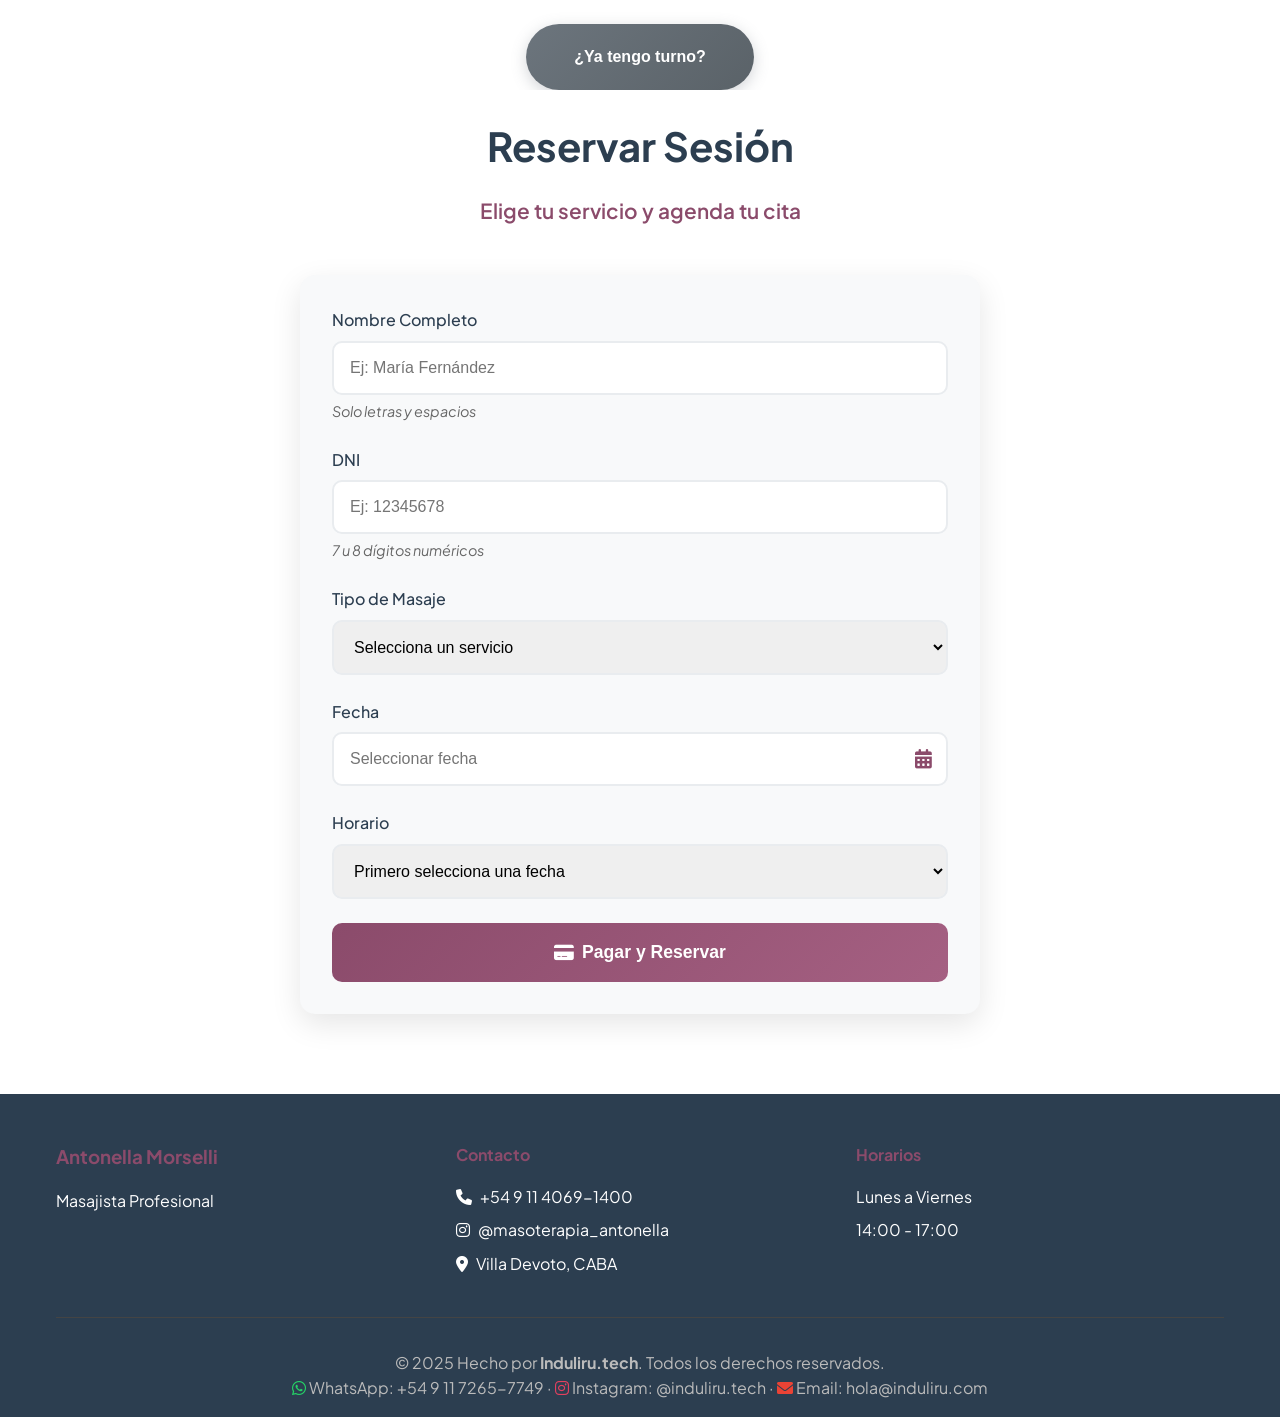
==== index.html @ 876b8193 "Modernize admin dashboard visual system" ====
<!DOCTYPE html>
<html lang="es">
<head>
    <meta charset="UTF-8">
    <meta name="viewport" content="width=device-width, initial-scale=1.0">
    <title>Antonella Morselli - Masajista Profesional</title>
    <link rel="stylesheet" href="styles.css?v=booking-only-4">
    <link href="https://fonts.googleapis.com/css2?family=Plus+Jakarta+Sans:wght@400;500;600;700&display=swap" rel="stylesheet">
    <link rel="stylesheet" href="https://cdnjs.cloudflare.com/ajax/libs/font-awesome/6.0.0/css/all.min.css">
    <link rel="stylesheet" href="https://cdn.jsdelivr.net/npm/flatpickr/dist/flatpickr.min.css">
    
    <!-- Google Calendar Integration se carga al final del body -->
</head>
<body class="booking-only">
    <!-- Header -->
    <header class="header">
        <nav class="nav">
            <div class="nav-logo">
                <img src="anto.png" alt="Antonella Morselli" class="logo-image">
                <h2>Antonella Morselli</h2>
            </div>
            <ul class="nav-menu">
                <li><a href="#inicio">Inicio</a></li>
                <li><a href="#servicios">Servicios</a></li>
                <li><a href="#sobre-mi">Sobre Mí</a></li>
                <li><a href="#ubicacion">Ubicación</a></li>
                <li><a href="#reservar">Reservar</a></li>
            </ul>
        </nav>
    </header>

    <!-- Hero Section -->
    <section id="inicio" class="hero">
        <div class="hero-content">
            <div class="hero-title">
                <img src="anto.png" alt="Antonella Morselli" class="hero-profile-image">
                <h1>Masajes Terapéuticos Profesionales</h1>
            </div>
            <p>Relajación y bienestar para tu cuerpo y mente</p>
            
            <!-- Botón de confirmación de pago (COMENTADO - por revisar si queremos mantenerlo) -->
            <!--
            <div id="paymentConfirmation" class="payment-confirmation" style="display: none;">
                <button id="confirmPaymentBtn" class="confirm-payment-button">
                    <i class="fas fa-check-circle"></i>
                    ¡Ya pagué! Confirmar mi reserva
                </button>
                <p class="confirm-text">¿Completaste el pago en Mercado Pago? Haz click aquí para confirmar tu reserva.</p>
            </div>
            -->
            
            <div class="cta-buttons">
                <a href="#reservar" class="cta-button">Reservar Sesión</a>
                <button id="checkAppointmentBtn" class="cta-button secondary">¿Ya tengo turno?</button>
            </div>
        </div>
        <div class="hero-image">
            <i class="fas fa-spa hero-icon"></i>
        </div>
    </section>

    <!-- Servicios Section -->
    <section id="servicios" class="services">
        <div class="container">
            <h2>Mis Servicios</h2>
            <div class="services-grid">
                <div class="service-card">
                    <i class="fas fa-leaf"></i>
                    <h3>Masaje Descontracturante</h3>
                    <p>Tratamiento específico para dolores y contracturas musculares.</p>
                    <div class="price">$30.000</div>
                </div>
                <div class="service-card">
                    <i class="fas fa-hands"></i>
                    <h3>Masaje Relajante</h3>
                    <p>Técnicas suaves para liberar tensiones y promover la relajación profunda.</p>
                    <div class="price">$25.000</div>
                </div>
                <div class="service-card">
                    <i class="fas fa-dumbbell"></i>
                    <h3>Masaje Deportivo</h3>
                    <p>Especializado en recuperación muscular y prevención de lesiones.</p>
                    <div class="price">$35.000</div>
                </div>
                <div class="service-card">
                    <i class="fas fa-spa"></i>
                    <h3>Sesiones Combinadas</h3>
                    <p>Combina diferentes técnicas según tus necesidades específicas.</p>
                    <div class="price">Consultar</div>
                </div>
            </div>
        </div>
    </section>

    <!-- Sobre Mí Section -->
    <section id="sobre-mi" class="about">
        <div class="container">
            <div class="about-content">
                <div class="about-text">
                    <h2>Sobre Mí</h2>
                    <p>Soy Antonella Morselli, masajista profesional con años de experiencia en técnicas de relajación y terapia corporal. Mi pasión es ayudar a las personas a encontrar equilibrio y bienestar a través del poder sanador del masaje.</p>
                    <p>Cada sesión es personalizada según las necesidades específicas de cada cliente, utilizando técnicas probadas que combinan tradición y conocimiento moderno.</p>
                    <div class="credentials">
                        <div class="credential">
                            <i class="fas fa-certificate"></i>
                            <span>Certificada en Masoterapia</span>
                        </div>
                        <div class="credential">
                            <i class="fas fa-award"></i>
                            <span>Especialista en Técnicas de Relajación</span>
                        </div>
                        <div class="credential">
                            <i class="fas fa-users"></i>
                            <span>+500 Clientes Satisfechos</span>
                        </div>
                    </div>
                </div>
                <div class="about-image">
                    <i class="fas fa-user-md about-icon"></i>
                </div>
            </div>
        </div>
    </section>

    <!-- Ubicación Section -->
    <section id="ubicacion" class="location">
        <div class="container">
            <h2>Ubicación</h2>
            <p class="location-subtitle">Villa Devoto, Capital Federal, Argentina</p>
            
            <div class="location-content">
                <div class="location-info">
                    <h3>¿Dónde me encuentro?</h3>
                    <p>Atiendo en Villa Devoto, un barrio tranquilo y accesible de Capital Federal. Mi consultorio está equipado con todo lo necesario para brindarte la mejor experiencia de relajación.</p>
                    
                    <div class="location-details">
                        <div class="location-item">
                            <i class="fas fa-map-marker-alt"></i>
                            <span>Villa Devoto, CABA</span>
                        </div>
                        <div class="location-item">
                            <i class="fas fa-subway"></i>
                            <span>Cerca del transporte público</span>
                        </div>
                        <div class="location-item">
                            <i class="fas fa-car"></i>
                            <span>Fácil acceso en auto</span>
                        </div>
                    </div>
                </div>
                
                <div class="map-container">
                    <iframe 
                        src="https://www.google.com/maps/embed?pb=!1m18!1m12!1m3!1d26272.89967764547!2d-58.512841!3d-34.605577!2m3!1f0!2f0!3f0!3m2!1i1024!2i768!4f13.1!3m3!1m2!1s0x95bcb679b5b8df07%3A0x8e5d8c5f5b8c5f5b!2sVilla%20Devoto%2C%20Buenos%20Aires%2C%20Argentina!5e0!3m2!1ses!2sar!4v1642784000000!5m2!1ses!2sar"
                        width="100%" 
                        height="300" 
                        style="border:0; border-radius: 15px;" 
                        allowfullscreen="" 
                        loading="lazy">
                    </iframe>
                </div>
            </div>
        </div>
    </section>

    <button id="topCheckAppointmentBtn" class="top-check-appointment cta-button secondary" type="button">¿Ya tengo turno?</button>

    <!-- Reservar Section -->
    <section id="reservar" class="booking">
        <div class="container">
            <h2>Reservar Sesión</h2>
            <p class="booking-subtitle">Elige tu servicio y agenda tu cita</p>
            
            <div class="booking-content">
                <!-- Formulario de Reserva -->
                <div class="booking-form-container">
                    <form id="bookingForm" class="booking-form">
                        <div class="form-group">
                            <label for="name">Nombre Completo</label>
                            <input type="text" id="name" name="name" placeholder="Ej: María Fernández" required>
                            <small>Solo letras y espacios</small>
                        </div>
                        
                        <div class="form-group">
                            <label for="dni">DNI</label>
                            <input type="text" id="dni" name="dni" placeholder="Ej: 12345678" maxlength="8" required>
                            <small>7 u 8 dígitos numéricos</small>
                        </div>
                        
                        <div class="form-group">
                            <label for="service">Tipo de Masaje</label>
                            <select id="service" name="service" required>
                                <option value="">Selecciona un servicio</option>
                                <option value="descontracturante">Masaje Descontracturante - $30.000</option>
                                <option value="relajante">Masaje Relajante - $25.000</option>
                                <option value="deportivo">Masaje Deportivo - $35.000</option>
                            </select>
                        </div>
                        
                        <div class="form-group">
                            <label for="date">Fecha</label>
                            <div class="custom-date-picker">
                                <input type="text" id="date" name="date" required readonly placeholder="Seleccionar fecha">
                                <i class="fas fa-calendar-alt date-icon"></i>
                            </div>
                        </div>
                        
                        <div class="form-group">
                            <label for="time">Horario</label>
                            <select id="time" name="time" required>
                                <option value="">Primero selecciona una fecha</option>
                            </select>
                            <div id="availabilityInfo" class="availability-info" style="display: none;">
                                <span id="availableCount"></span>
                            </div>

                        </div>
                        
                        <button type="button" id="payButton" class="pay-button">
                            <i class="fas fa-credit-card"></i>
                            Pagar y Reservar
                        </button>
                    </form>
                </div>

                <!-- Información de Pago -->
                <div class="payment-info">
                    <h3>Información de Pago</h3>
                    <div class="payment-details">
                        <div class="payment-item">
                            <i class="fas fa-credit-card"></i>
                            <span>Mercado Pago</span>
                        </div>

                        <div class="payment-item">
                            <i class="fas fa-clock"></i>
                            <span>Horarios: L-V 14:00-17:00</span>
                        </div>
                    </div>

                </div>
            </div>
        </div>
    </section>

    <!-- Footer -->
    <footer class="footer">
        <div class="container">
            <div class="footer-content">
                <div class="footer-section">
                    <h3>Antonella Morselli</h3>
                    <p>Masajista Profesional</p>
                </div>
                <div class="footer-section">
                    <h4>Contacto</h4>
                    <p><i class="fas fa-phone"></i> +54 9 11 4069-1400</p>
                    <p><i class="fab fa-instagram"></i> <a href="https://www.instagram.com/masoterapia_antonella/" target="_blank" style="color: inherit; text-decoration: none;">@masoterapia_antonella</a></p>
                    <p><i class="fas fa-map-marker-alt"></i> Villa Devoto, CABA</p>
                </div>
                <div class="footer-section">
                    <h4>Horarios</h4>
                    <p>Lunes a Viernes</p>
                    <p>14:00 - 17:00</p>
                </div>
            </div>
            <div class="footer-bottom">
                <p>© 2025 Hecho por <strong>Induliru.tech</strong>. Todos los derechos reservados.</p>
                <p><a href="https://wa.me/5491172657749" target="_blank" rel="noopener"><i class="fab fa-whatsapp"></i> WhatsApp: +54 9 11 7265-7749</a> · <a href="https://www.instagram.com/induliru.tech/" target="_blank" rel="noopener"><i class="fab fa-instagram"></i> Instagram: @induliru.tech</a> · <a href="mailto:hola@induliru.com"><i class="fas fa-envelope"></i> Email: hola@induliru.com</a></p>

            </div>
        </div>
    </footer>

    <!-- Modal de Pago -->
    <div id="paymentModal" class="modal">
        <div class="modal-content">
            <span class="close">&times;</span>
            <h3>Confirmar Pago y Reserva</h3>
            <div id="paymentSummary"></div>

            
            <div class="payment-options">
                <button id="mercadoPagoBtn" class="payment-option">
                    <i class="fas fa-credit-card"></i>
                    Pagar con Mercado Pago
                </button>

            </div>
        </div>
    </div>

    <!-- Modal de Consulta de Turnos -->
    <div id="appointmentModal" class="modal">
        <div class="modal-content">
            <span class="close" id="closeAppointmentModal">&times;</span>
            <h3>Consultar mi Turno</h3>
            <p class="modal-subtitle">Ingresa tu DNI para verificar si tienes un turno reservado</p>
            
            <div class="appointment-lookup">
                <div class="form-group">
                    <label for="lookupDni">DNI</label>
                    <input type="text" id="lookupDni" name="lookupDni" placeholder="Ej: 12345678" maxlength="8" required>
                    <small>Ingresa el mismo DNI con el que reservaste</small>
                </div>
                
                <button id="searchAppointmentBtn" class="search-button">
                    <i class="fas fa-calendar-check"></i>
                    Buscar mi Turno
                </button>
            </div>
            
            <!-- Resultado de la búsqueda -->
            <div id="appointmentResult" class="appointment-result" style="display: none;">
                <!-- Se llena dinámicamente -->
            </div>
        </div>
    </div>

    <script src="https://cdn.jsdelivr.net/npm/flatpickr"></script>
    <script src="https://cdn.jsdelivr.net/npm/flatpickr/dist/l10n/es.js"></script>
    <script src="env-loader.js"></script>
    <script src="calendar-config.js"></script>
    <script src="calendar-api.js"></script>
    <script src="supabase-config.js"></script>
    <script src="script.js?v=booking-only-4"></script>
</body>
</html>
---- styles.css ----
/* Reset y configuración base */
* {
    margin: 0;
    padding: 0;
    box-sizing: border-box;
}

body {
    font-family: 'Plus Jakarta Sans', Arial, Helvetica, sans-serif;
    line-height: 1.6;
    color: #333;
    overflow-x: hidden;
}

/* La página pública se enfoca en la reserva. */
.booking-only .header,
.booking-only #inicio,
.booking-only #servicios,
.booking-only #sobre-mi,
.booking-only #ubicacion {
    display: none;
}

.booking-only .booking {
    padding-top: 2rem;
}

.top-check-appointment {
    position: static;
    display: flex;
    width: fit-content;
    margin: 1.5rem auto 0;
    padding: 1.5rem 3rem;
    font-size: 1.2rem;
}

.top-check-appointment:hover {
    background: linear-gradient(135deg, #5a6268, #495057);
}

.booking-only .top-check-appointment {
    display: flex;
    margin: 1.5rem auto 0;
}

.booking-only .booking .container {
    max-width: 760px;
}

.booking-only .booking-content {
    display: block;
    max-width: 680px;
}

.booking-only .payment-info {
    display: none;
}

.container {
    max-width: 1200px;
    margin: 0 auto;
    padding: 0 20px;
}

/* Header */
.header {
    position: fixed;
    top: 0;
    width: 100%;
    background: rgba(255, 255, 255, 0.95);
    backdrop-filter: blur(10px);
    z-index: 1000;
    box-shadow: 0 2px 10px rgba(0, 0, 0, 0.1);
}

.nav {
    display: flex;
    justify-content: space-between;
    align-items: center;
    padding: 1rem 2rem;
    max-width: 1200px;
    margin: 0 auto;
}

.nav-logo {
    display: flex;
    align-items: center;
    gap: 1rem;
}

.nav-logo h2 {
    color: #8B4B6B;
    font-weight: 600;
}

.logo-image {
    width: 50px;
    height: 50px;
    border-radius: 50%;
    object-fit: cover;
    border: 3px solid #8B4B6B;
    box-shadow: 0 2px 10px rgba(139, 75, 107, 0.3);
}

.nav-menu {
    display: flex;
    list-style: none;
    gap: 2rem;
}

.nav-menu a {
    text-decoration: none;
    color: #333;
    font-weight: 500;
    transition: color 0.3s ease;
}

.nav-menu a:hover {
    color: #8B4B6B;
}

/* Hero Section */
.hero {
    min-height: 100vh;
    display: flex;
    align-items: center;
    background: linear-gradient(135deg, #f5f7fa 0%, #c3cfe2 100%);
    padding: 0 2rem;
    margin-top: 80px;
}

.hero-content {
    flex: 1;
    max-width: 600px;
}

.hero-title {
    display: flex;
    align-items: center;
    gap: 2rem;
    margin-bottom: 1rem;
}

.hero-profile-image {
    width: 120px;
    height: 120px;
    border-radius: 50%;
    object-fit: cover;
    border: 5px solid #8B4B6B;
    box-shadow: 0 4px 20px rgba(139, 75, 107, 0.4);
    flex-shrink: 0;
}

.hero h1 {
    font-size: 3.5rem;
    font-weight: 700;
    color: #2c3e50;
    margin-bottom: 0;
    line-height: 1.2;
}

.hero p {
    font-size: 1.3rem;
    color: #666;
    margin-bottom: 2rem;
}

.payment-confirmation {
    background: linear-gradient(135deg, #4CAF50, #45a049);
    padding: 1.5rem;
    border-radius: 15px;
    margin: 2rem 0;
    text-align: center;
    box-shadow: 0 4px 15px rgba(76, 175, 80, 0.3);
    animation: slideInFromTop 0.5s ease;
}

.confirm-payment-button {
    background: white;
    color: #4CAF50;
    border: none;
    padding: 1rem 2rem;
    border-radius: 50px;
    font-size: 1.1rem;
    font-weight: 600;
    cursor: pointer;
    transition: transform 0.3s ease, box-shadow 0.3s ease;
    display: flex;
    align-items: center;
    justify-content: center;
    gap: 0.5rem;
    margin: 0 auto 1rem auto;
    box-shadow: 0 2px 10px rgba(0, 0, 0, 0.1);
}

.confirm-payment-button:hover {
    transform: translateY(-2px);
    box-shadow: 0 4px 15px rgba(0, 0, 0, 0.2);
}

.confirm-text {
    color: white;
    margin: 0;
    font-size: 1rem;
    opacity: 0.9;
}

@keyframes slideInFromTop {
    0% {
        opacity: 0;
        transform: translateY(-20px);
    }
    100% {
        opacity: 1;
        transform: translateY(0);
    }
}

.cta-button {
    display: inline-block;
    background: linear-gradient(135deg, #8B4B6B, #a56082);
    color: white;
    padding: 1.5rem 3rem;
    text-decoration: none;
    border-radius: 50px;
    font-weight: 600;
    font-size: 1.2rem;
    transition: transform 0.3s ease, box-shadow 0.3s ease;
    box-shadow: 0 6px 20px rgba(139, 75, 107, 0.4);
}

.cta-button:hover {
    transform: translateY(-3px);
    box-shadow: 0 8px 25px rgba(139, 75, 107, 0.5);
}

.hero-image {
    flex: 1;
    display: flex;
    justify-content: center;
    align-items: center;
}

.hero-icon {
    font-size: 15rem;
    color: #8B4B6B;
    opacity: 0.3;
}

/* Services Section */
.services {
    padding: 5rem 0;
    background: white;
}

.services h2 {
    text-align: center;
    font-size: 2.5rem;
    color: #2c3e50;
    margin-bottom: 3rem;
}

.services-grid {
    display: grid;
    grid-template-columns: repeat(auto-fit, minmax(280px, 1fr));
    gap: 2rem;
    margin-top: 3rem;
}

.service-card {
    background: white;
    padding: 2rem;
    border-radius: 15px;
    text-align: center;
    box-shadow: 0 10px 30px rgba(0, 0, 0, 0.1);
    transition: transform 0.3s ease, box-shadow 0.3s ease;
    display: flex;
    flex-direction: column;
    height: 100%;
}

.service-card:hover {
    transform: translateY(-5px);
    box-shadow: 0 15px 40px rgba(0, 0, 0, 0.15);
}

.service-card i {
    font-size: 3rem;
    color: #8B4B6B;
    margin-bottom: 1rem;
}

.service-card h3 {
    color: #2c3e50;
    margin-bottom: 1rem;
    font-size: 1.3rem;
}

.service-card p {
    color: #666;
    line-height: 1.6;
    margin-bottom: 1rem;
}

.price {
    background: linear-gradient(135deg, #8B4B6B, #a56082);
    color: white;
    padding: 0.5rem 1rem;
    border-radius: 25px;
    font-weight: 600;
    font-size: 1.1rem;
    text-align: center;
    margin-top: auto;
}

/* About Section */
.about {
    padding: 5rem 0;
    background: #f8f9fa;
}

.about-content {
    display: grid;
    grid-template-columns: 2fr 1fr;
    gap: 3rem;
    align-items: center;
}

.about-text h2 {
    font-size: 2.5rem;
    color: #2c3e50;
    margin-bottom: 2rem;
}

.about-text p {
    color: #666;
    margin-bottom: 1.5rem;
    font-size: 1.1rem;
}

.credentials {
    margin-top: 2rem;
}

.credential {
    display: flex;
    align-items: center;
    margin-bottom: 1rem;
    color: #8B4B6B;
    font-weight: 500;
}

.credential i {
    margin-right: 1rem;
    font-size: 1.2rem;
}

.about-image {
    display: flex;
    justify-content: center;
    align-items: center;
}

.about-icon {
    font-size: 8rem;
    color: #8B4B6B;
    opacity: 0.3;
}

/* Location Section */
.location {
    padding: 5rem 0;
    background: #f8f9fa;
}

.location h2 {
    text-align: center;
    font-size: 2.5rem;
    color: #2c3e50;
    margin-bottom: 1rem;
}

.location-subtitle {
    text-align: center;
    font-size: 1.3rem;
    color: #8B4B6B;
    margin-bottom: 3rem;
    font-weight: 600;
}

.location-content {
    display: grid;
    grid-template-columns: 1fr 1fr;
    gap: 3rem;
    align-items: start;
}

.location-info h3 {
    color: #2c3e50;
    margin-bottom: 1rem;
    font-size: 1.5rem;
}

.location-info p {
    color: #666;
    margin-bottom: 2rem;
    line-height: 1.6;
}

.location-details {
    display: flex;
    flex-direction: column;
    gap: 1rem;
}

.location-item {
    display: flex;
    align-items: center;
    color: #8B4B6B;
    font-weight: 500;
}

.location-item i {
    margin-right: 1rem;
    font-size: 1.2rem;
    width: 20px;
}

.map-container {
    background: white;
    padding: 1rem;
    border-radius: 15px;
    box-shadow: 0 10px 30px rgba(0, 0, 0, 0.1);
}

/* Booking Section */
.booking {
    padding: 5rem 0;
    background: white;
}

.booking h2 {
    text-align: center;
    font-size: 2.5rem;
    color: #2c3e50;
    margin-bottom: 1rem;
}

.booking-subtitle {
    text-align: center;
    font-size: 1.3rem;
    color: #8B4B6B;
    margin-bottom: 3rem;
    font-weight: 600;
}

.booking-content {
    display: grid;
    grid-template-columns: 1fr 1fr;
    gap: 3rem;
    max-width: 1000px;
    margin: 0 auto;
}

.booking-form {
    background: #f8f9fa;
    padding: 2rem;
    border-radius: 15px;
    box-shadow: 0 10px 30px rgba(0, 0, 0, 0.1);
}

.form-group {
    margin-bottom: 1.5rem;
}

.form-group label {
    display: block;
    margin-bottom: 0.5rem;
    color: #2c3e50;
    font-weight: 500;
}

.form-group input,
.form-group select {
    width: 100%;
    padding: 1rem;
    border: 2px solid #e9ecef;
    border-radius: 10px;
    font-size: 1rem;
    transition: border-color 0.3s ease;
}

/* Input de fecha personalizado con Flatpickr */
.custom-date-picker {
    position: relative;
    width: 100%;
}

.custom-date-picker input[type="text"] {
    width: 100%;
    padding: 1rem 3rem 1rem 1rem;
    border: 2px solid #e9ecef;
    border-radius: 10px;
    font-size: 1rem;
    cursor: pointer;
    background: white;
    transition: border-color 0.3s ease;
}

.custom-date-picker input[type="text"]:focus {
    outline: none;
    border-color: #8B4B6B;
}

.custom-date-picker .date-icon {
    position: absolute;
    right: 1rem;
    top: 50%;
    transform: translateY(-50%);
    color: #8B4B6B;
    font-size: 1.2rem;
    cursor: pointer;
    pointer-events: none;
}

.custom-date-picker input[type="text"]:hover {
    border-color: #8B4B6B;
}

/* Personalizar Flatpickr */
.flatpickr-calendar {
    font-family: 'Plus Jakarta Sans', Arial, Helvetica, sans-serif !important;
    border-radius: 15px !important;
    box-shadow: 0 10px 30px rgba(0, 0, 0, 0.2) !important;
    border: none !important;
    font-size: 14px !important;
}

.flatpickr-calendar.open {
    z-index: 9999 !important;
}

.flatpickr-months {
    background: linear-gradient(135deg, #8B4B6B, #a56082) !important;
    border-radius: 15px 15px 0 0 !important;
}

.flatpickr-current-month {
    color: white !important;
}

.flatpickr-weekdays {
    background: #f8f9fa !important;
}

.flatpickr-weekday {
    color: #8B4B6B !important;
    font-weight: 600 !important;
}

.flatpickr-day {
    border-radius: 8px !important;
    margin: 2px !important;
    font-weight: 500 !important;
}

.flatpickr-day:hover {
    background: #8B4B6B !important;
    border-color: #8B4B6B !important;
    color: white !important;
}

.flatpickr-day.selected {
    background: #8B4B6B !important;
    border-color: #8B4B6B !important;
    color: white !important;
}

.flatpickr-day.today {
    border-color: #8B4B6B !important;
    color: #8B4B6B !important;
}

.flatpickr-prev-month,
.flatpickr-next-month {
    color: white !important;
}

.flatpickr-prev-month:hover,
.flatpickr-next-month:hover {
    color: #f0f0f0 !important;
}

/* Mantener el select de tipo de masaje con el estilo original */
.form-group select {
    padding: 1rem;
    font-size: 1rem;
    font-weight: 400;
}

/* Asegurar que todos los inputs tengan el mismo tamaño */
.form-group input:not(.custom-date-picker input) {
    font-size: 1rem;
    padding: 1rem;
}

.form-group input:focus,
.form-group select:focus {
    outline: none;
    border-color: #8B4B6B;
}

.form-group small {
    color: #666;
    font-size: 0.9rem;
    margin-top: 0.3rem;
    display: block;
    font-style: italic;
}

.availability-info {
    margin-top: 0.5rem;
    padding: 0.5rem;
    border-radius: 8px;
    font-size: 0.9rem;
    text-align: center;
}

.availability-info.available {
    background: #e8f5e8;
    color: #2e7d32;
    border: 1px solid #4caf50;
}

.availability-info.limited {
    background: #fff3e0;
    color: #ef6c00;
    border: 1px solid #ff9800;
}

.availability-info.full {
    background: #ffebee;
    color: #c62828;
    border: 1px solid #f44336;
}

.time-slot {
    display: inline-block;
    margin: 0.25rem;
    padding: 0.5rem 1rem;
    border-radius: 8px;
    font-size: 0.9rem;
    font-weight: 500;
    cursor: pointer;
    transition: all 0.3s ease;
    border: 2px solid transparent;
}

.time-slot.available {
    background: #e8f5e8;
    color: #2e7d32;
    border-color: #4caf50;
}

.time-slot.available:hover {
    background: #4caf50;
    color: white;
    transform: translateY(-2px);
}

.time-slot.occupied {
    background: #ffebee;
    color: #c62828;
    cursor: not-allowed;
    opacity: 0.6;
}

.time-slot.selected {
    background: #8B4B6B;
    color: white;
    border-color: #8B4B6B;
}

.calendar-auth-info {
    margin-top: 1rem;
    text-align: center;
}

.auth-button {
    background: #4285F4;
    color: white;
    border: none;
    padding: 0.7rem 1.5rem;
    border-radius: 8px;
    font-size: 0.9rem;
    font-weight: 500;
    cursor: pointer;
    transition: background 0.3s ease;
    display: flex;
    align-items: center;
    gap: 0.5rem;
    margin: 0 auto 0.5rem auto;
}

.auth-button:hover {
    background: #3367D6;
}

.calendar-auth-info small {
    color: #666;
    font-style: italic;
}

.pay-button {
    width: 100%;
    background: linear-gradient(135deg, #8B4B6B, #a56082);
    color: white;
    border: none;
    padding: 1.2rem;
    border-radius: 10px;
    font-size: 1.1rem;
    font-weight: 600;
    cursor: pointer;
    transition: transform 0.3s ease, box-shadow 0.3s ease;
    display: flex;
    align-items: center;
    justify-content: center;
    gap: 0.5rem;
}

.pay-button:hover {
    transform: translateY(-2px);
    box-shadow: 0 6px 20px rgba(139, 75, 107, 0.4);
}

.payment-info {
    background: #f8f9fa;
    padding: 2rem;
    border-radius: 15px;
    box-shadow: 0 10px 30px rgba(0, 0, 0, 0.1);
}

.payment-info h3 {
    color: #2c3e50;
    margin-bottom: 1.5rem;
    text-align: center;
}

.payment-details {
    margin-bottom: 2rem;
}

.payment-item {
    display: flex;
    align-items: center;
    margin-bottom: 1rem;
    color: #666;
}

.payment-item i {
    margin-right: 1rem;
    color: #8B4B6B;
    width: 20px;
}



/* Modal */
.modal {
    display: none;
    position: fixed;
    z-index: 2000;
    left: 0;
    top: 0;
    width: 100%;
    height: 100%;
    background-color: rgba(0, 0, 0, 0.5);
}

.modal-content {
    background-color: white;
    margin: 10% auto;
    padding: 2rem;
    border-radius: 15px;
    width: 90%;
    max-width: 500px;
    position: relative;
}

.close {
    position: absolute;
    right: 1rem;
    top: 1rem;
    font-size: 2rem;
    cursor: pointer;
    color: #666;
}

.close:hover {
    color: #8B4B6B;
}

.payment-options {
    display: flex;
    flex-direction: column;
    gap: 1rem;
    margin-top: 2rem;
}

.payment-option {
    background: linear-gradient(135deg, #8B4B6B, #a56082);
    color: white;
    border: none;
    padding: 1rem;
    border-radius: 10px;
    font-size: 1rem;
    font-weight: 600;
    cursor: pointer;
    transition: transform 0.3s ease;
    display: flex;
    align-items: center;
    justify-content: center;
    gap: 0.5rem;
}

.payment-option:hover {
    transform: translateY(-2px);
}

/* Footer */
.footer {
    background: #2c3e50;
    color: white;
    padding: 3rem 0 1rem;
}

.footer-content {
    display: grid;
    grid-template-columns: repeat(auto-fit, minmax(250px, 1fr));
    gap: 2rem;
    margin-bottom: 2rem;
}

.footer-section h3,
.footer-section h4 {
    margin-bottom: 1rem;
    color: #8B4B6B;
}

.footer-section p {
    margin-bottom: 0.5rem;
    display: flex;
    align-items: center;
    gap: 0.5rem;
}

.footer-bottom {
    text-align: center;
    padding-top: 2rem;
    border-top: 1px solid #444;
    color: #bbb;
}

.footer-bottom a {
    color: inherit;
    text-decoration: none;
}

.footer-bottom .fa-whatsapp { color: #25D366; }
.footer-bottom .fa-instagram { color: #E4405F; }
.footer-bottom .fa-envelope { color: #EA4335; }

/* Responsive Design */
@media (max-width: 768px) {
    .nav-menu {
        display: none;
    }
    
    .hero {
        flex-direction: column;
        text-align: center;
        padding: 2rem 1rem;
    }
    
    .hero h1 {
        font-size: 2.5rem;
    }
    
    .hero-title {
        flex-direction: column;
        gap: 1rem;
        text-align: center;
    }
    
    .hero-profile-image {
        width: 100px;
        height: 100px;
    }
    
    .payment-confirmation {
        margin: 1rem 0;
        padding: 1rem;
    }
    
    .confirm-payment-button {
        padding: 0.8rem 1.5rem;
        font-size: 1rem;
    }
    
    .hero-icon {
        font-size: 8rem;
        margin-top: 2rem;
    }
}

/* Animación de pulse para confirmación de pago */
@keyframes pulse {
    0% {
        transform: scale(1);
        box-shadow: 0 0 0 0 rgba(139, 75, 107, 0.7);
    }
    
    70% {
        transform: scale(1.02);
        box-shadow: 0 0 0 10px rgba(139, 75, 107, 0);
    }
    
    100% {
        transform: scale(1);
        box-shadow: 0 0 0 0 rgba(139, 75, 107, 0);
    }
}

/* Estilos para botones CTA */
.cta-buttons {
    display: flex;
    gap: 1rem;
    justify-content: center;
    align-items: center;
    flex-wrap: wrap;
    margin-top: 2rem;
}

.cta-button.secondary {
    background: linear-gradient(135deg, #6c757d, #5a6268);
    color: white;
    border: none;
    padding: 1rem 2rem;
    font-size: 1.1rem;
    font-weight: 600;
    border-radius: 50px;
    text-decoration: none;
    display: inline-flex;
    align-items: center;
    gap: 0.5rem;
    transition: all 0.3s ease;
    cursor: pointer;
    box-shadow: 0 4px 15px rgba(108, 117, 125, 0.3);
}

.cta-button.secondary:hover {
    background: linear-gradient(135deg, #5a6268, #495057);
    transform: translateY(-2px);
    box-shadow: 0 6px 20px rgba(108, 117, 125, 0.4);
}

/* Estilos para modal de consulta de turnos */
.appointment-lookup {
    margin-bottom: 2rem;
}

/* Botón de búsqueda mejorado - Compatible con Safari */
.search-button {
    /* Fallback para Safari */
    background: #20c997;
    background: -webkit-linear-gradient(135deg, #20c997, #17a2b8);
    background: linear-gradient(135deg, #20c997, #17a2b8);
    color: white;
    border: none;
    padding: 1.2rem 2.5rem;
    font-size: 1.1rem;
    font-weight: 700;
    border-radius: 30px; /* Menos redondeado para Safari */
    cursor: pointer;
    /* Transiciones más simples para Safari */
    -webkit-transition: all 0.3s ease;
    transition: all 0.3s ease;
    display: -webkit-flex;
    display: flex;
    -webkit-align-items: center;
    align-items: center;
    -webkit-justify-content: center;
    justify-content: center;
    gap: 0.8rem;
    width: 100%;
    margin-top: 1.5rem;
    /* Sombras simplificadas para Safari */
    -webkit-box-shadow: 0 6px 20px rgba(32, 201, 151, 0.3);
    box-shadow: 0 6px 20px rgba(32, 201, 151, 0.3);
    border: 1px solid rgba(255, 255, 255, 0.1);
    position: relative;
    font-family: 'Plus Jakarta Sans', Arial, Helvetica, sans-serif;
    text-transform: uppercase;
    letter-spacing: 0.5px;
    min-height: 60px;
    /* Mejoras específicas para Safari */
    -webkit-appearance: none;
    -webkit-font-smoothing: antialiased;
    -moz-osx-font-smoothing: grayscale;
}

/* Efecto hover simplificado para Safari */
.search-button:hover {
    background: #17a2b8;
    background: -webkit-linear-gradient(135deg, #17a2b8, #138496);
    background: linear-gradient(135deg, #17a2b8, #138496);
    -webkit-transform: translateY(-2px);
    transform: translateY(-2px);
    -webkit-box-shadow: 0 8px 25px rgba(23, 162, 184, 0.4);
    box-shadow: 0 8px 25px rgba(23, 162, 184, 0.4);
    border-color: rgba(255, 255, 255, 0.2);
}

.search-button:active {
    -webkit-transform: translateY(0px);
    transform: translateY(0px);
    -webkit-box-shadow: 0 4px 15px rgba(32, 201, 151, 0.4);
    box-shadow: 0 4px 15px rgba(32, 201, 151, 0.4);
}

.search-button:disabled {
    background: #6c757d;
    background: -webkit-linear-gradient(135deg, #6c757d, #5a6268);
    background: linear-gradient(135deg, #6c757d, #5a6268);
    cursor: not-allowed;
    -webkit-transform: none;
    transform: none;
    -webkit-box-shadow: 0 4px 15px rgba(108, 117, 125, 0.3);
    box-shadow: 0 4px 15px rgba(108, 117, 125, 0.3);
    opacity: 0.7;
}

.search-button i {
    font-size: 1.2rem;
    /* Fallback para Safari sin drop-shadow */
    text-shadow: 0 1px 2px rgba(0, 0, 0, 0.3);
}

/* Estado de carga con spinner - Compatible con Safari */
.search-button .fa-spinner {
    -webkit-animation: safariSpin 1s linear infinite;
    animation: safariSpin 1s linear infinite;
}

@-webkit-keyframes safariSpin {
    from { -webkit-transform: rotate(0deg); }
    to { -webkit-transform: rotate(360deg); }
}

@keyframes safariSpin {
    from { transform: rotate(0deg); }
    to { transform: rotate(360deg); }
}

/* Estilo específico para Safari */
@media screen and (-webkit-min-device-pixel-ratio: 0) {
    .search-button {
        /* Optimizaciones específicas para WebKit/Safari */
        background-clip: padding-box;
        -webkit-background-clip: padding-box;
        border-radius: 25px; /* Más conservador en Safari */
    }
}

/* Estilo específico para dispositivos Apple */
@supports (-webkit-appearance: none) {
    .search-button {
        /* Mejoras para Safari en iOS y macOS */
        -webkit-tap-highlight-color: transparent;
        -webkit-touch-callout: none;
        -webkit-user-select: none;
        user-select: none;
        /* Forzar renderizado de hardware en Safari */
        -webkit-transform: translate3d(0, 0, 0);
        transform: translate3d(0, 0, 0);
        /* Mejor antialiasing en Safari */
        -webkit-backface-visibility: hidden;
        backface-visibility: hidden;
    }
    
    .search-button:hover {
        -webkit-transform: translate3d(0, -2px, 0);
        transform: translate3d(0, -2px, 0);
    }
    
    .search-button:active {
        -webkit-transform: translate3d(0, 0, 0);
        transform: translate3d(0, 0, 0);
    }
}

/* Mejoras específicas para Safari en macOS */
@media screen and (min-width: 768px) and (-webkit-min-device-pixel-ratio: 1) {
    .search-button {
        /* Mejor renderizado en Safari desktop */
        font-weight: 600; /* Menos bold en Safari desktop */
        letter-spacing: 0.3px; /* Spacing más sutil */
    }
}

/* Mejoras para Safari en iOS */
@media screen and (max-width: 767px) and (-webkit-min-device-pixel-ratio: 2) {
    .search-button {
        /* Optimizaciones para Safari móvil */
        -webkit-text-size-adjust: 100%;
        text-size-adjust: 100%;
        font-size: 1rem; /* Ligeramente más pequeño en móvil */
        padding: 1rem 2rem;
    }
}

/* Resultado de búsqueda de turno */
.appointment-result {
    background: #f8f9fa;
    padding: 2rem;
    border-radius: 15px;
    border-left: 5px solid #17a2b8;
    margin-top: 2rem;
}

.appointment-found {
    border-left-color: #28a745;
}

.appointment-not-found {
    border-left-color: #dc3545;
}

.appointment-details {
    margin-bottom: 1.5rem;
}

.appointment-detail {
    display: flex;
    justify-content: space-between;
    margin-bottom: 0.5rem;
    padding: 0.5rem 0;
}

.appointment-detail:not(:last-child) {
    border-bottom: 1px solid #e9ecef;
}

.appointment-label {
    font-weight: 600;
    color: #17a2b8;
}

.appointment-value {
    color: #2c3e50;
    font-weight: 500;
}

.cancel-button {
    background: linear-gradient(135deg, #dc3545, #c82333);
    color: white;
    border: none;
    padding: 0.8rem 1.5rem;
    font-size: 1rem;
    font-weight: 600;
    border-radius: 50px;
    cursor: pointer;
    transition: all 0.3s ease;
    display: flex;
    align-items: center;
    gap: 0.5rem;
    margin-top: 1rem;
    box-shadow: 0 4px 15px rgba(220, 53, 69, 0.3);
}

.cancel-button:hover {
    background: linear-gradient(135deg, #c82333, #bd2130);
    transform: translateY(-2px);
    box-shadow: 0 6px 20px rgba(220, 53, 69, 0.4);
}

/* Botón de cancelar mejorado */
.cancel-button-enhanced {
    background: linear-gradient(135deg, #e74c3c, #c0392b);
    color: white;
    border: none;
    padding: 1.2rem 2.5rem;
    font-size: 1.1rem;
    font-weight: 700;
    border-radius: 60px;
    cursor: pointer;
    transition: all 0.4s cubic-bezier(0.175, 0.885, 0.32, 1.275);
    display: flex;
    align-items: center;
    justify-content: center;
    gap: 0.8rem;
    margin: 1.5rem auto;
    box-shadow: 
        0 8px 25px rgba(231, 76, 60, 0.4),
        0 4px 10px rgba(0, 0, 0, 0.1),
        inset 0 1px 0 rgba(255, 255, 255, 0.2);
    border: 2px solid transparent;
    position: relative;
    overflow: hidden;
    min-width: 220px;
    font-family: 'Plus Jakarta Sans', Arial, Helvetica, sans-serif;
    text-transform: uppercase;
    letter-spacing: 0.5px;
}

.cancel-button-enhanced::before {
    content: '';
    position: absolute;
    top: 0;
    left: -100%;
    width: 100%;
    height: 100%;
    background: linear-gradient(90deg, transparent, rgba(255, 255, 255, 0.2), transparent);
    transition: left 0.5s;
}

.cancel-button-enhanced:hover::before {
    left: 100%;
}

.cancel-button-enhanced:hover {
    background: linear-gradient(135deg, #c0392b, #a93226);
    transform: translateY(-3px) scale(1.02);
    box-shadow: 
        0 12px 35px rgba(231, 76, 60, 0.5),
        0 8px 15px rgba(0, 0, 0, 0.15),
        inset 0 1px 0 rgba(255, 255, 255, 0.3);
    border-color: #fff2;
}

.cancel-button-enhanced:active {
    transform: translateY(-1px) scale(0.98);
    box-shadow: 
        0 5px 15px rgba(231, 76, 60, 0.4),
        0 2px 5px rgba(0, 0, 0, 0.1);
}

.cancel-button-enhanced i {
    font-size: 1.2rem;
    filter: drop-shadow(0 1px 2px rgba(0, 0, 0, 0.3));
}

/* Estilos del botón modificar removidos - ya no se usa */

.appointment-actions {
    display: flex;
    gap: 1rem;
    flex-wrap: wrap;
    justify-content: center;
}
    
    .about-content {
        grid-template-columns: 1fr;
        text-align: center;
    }
    
    .cta-buttons {
        flex-direction: column;
        gap: 0.8rem;
    }
    
    .cta-button.secondary {
        padding: 0.8rem 1.5rem;
        font-size: 1rem;
    }
    
    .appointment-actions {
        flex-direction: column;
    }
    
    .cancel-button,
    .cancel-button-enhanced,
    .search-button {
        margin: 0.5rem 0;
        justify-content: center;
        min-width: 200px;
        padding: 1rem 2rem;
        font-size: 1rem;
        min-height: 50px;
    }
    
    .location-content {
        grid-template-columns: 1fr;
    }
    
    .booking-content {
        grid-template-columns: 1fr;
    }
    
    .services-grid {
        grid-template-columns: 1fr;
    }
    
    .container {
        padding: 0 1rem;
    }
}

@media (max-width: 480px) {
    .hero h1 {
        font-size: 2rem;
    }
    
    .hero-profile-image {
        width: 80px;
        height: 80px;
    }
    
    .logo-image {
        width: 40px;
        height: 40px;
    }
    
    .nav {
        padding: 1rem;
    }
    
    .booking-form,
    .payment-info {
        padding: 1.5rem;
    }
}

/* Overrides finales de la home reducida */
body.booking-only .top-check-appointment {
    position: static !important;
    display: flex !important;
    width: fit-content !important;
    margin: 1.5rem auto 0 !important;
    padding: 1.5rem 3rem !important;
}

body.booking-only .booking {
    padding-top: 1.5rem !important;
}

body.booking-only .booking .container {
    width: 100% !important;
    max-width: 760px !important;
    margin-left: auto !important;
    margin-right: auto !important;
}

body.booking-only .booking-content {
    display: block !important;
    width: 100% !important;
    max-width: 680px !important;
    margin-left: auto !important;
    margin-right: auto !important;
}

body.booking-only .payment-info {
    display: none !important;
}
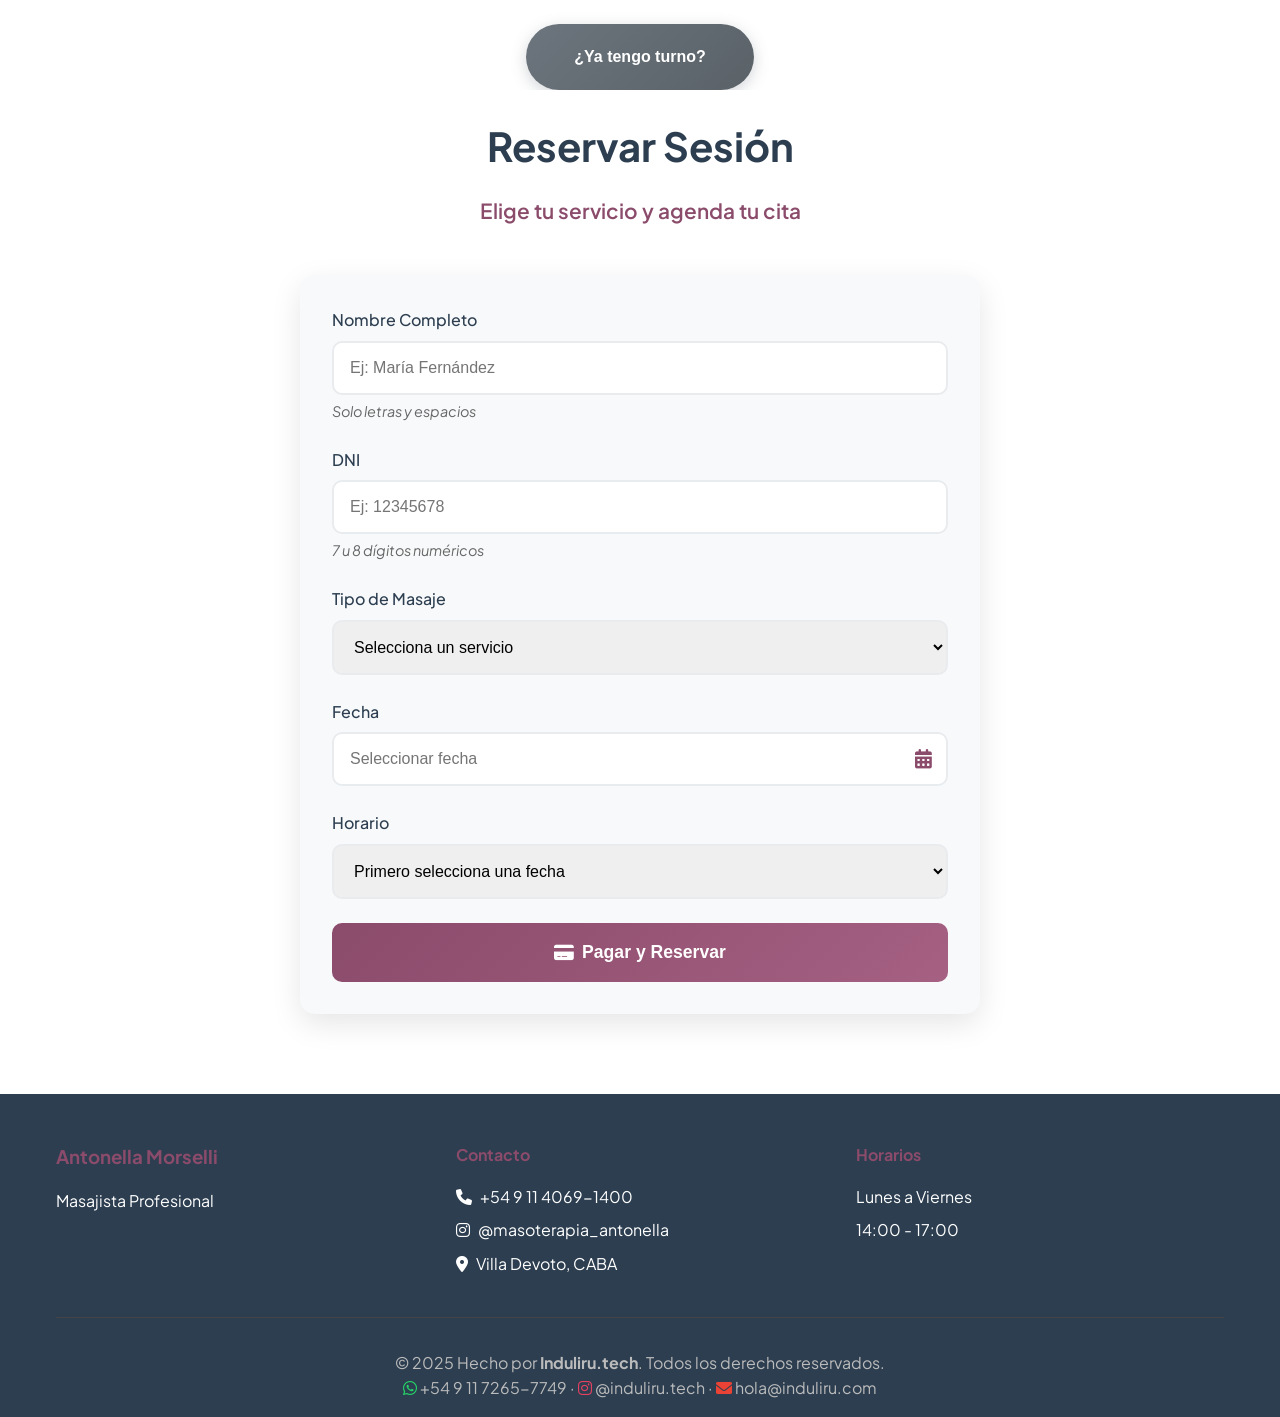
==== commit 0663513b: "Simplify contact labels in booking footers" ====
--- a/index.html
+++ b/index.html
@@ -265,7 +265,7 @@
             </div>
             <div class="footer-bottom">
                 <p>© 2025 Hecho por <strong>Induliru.tech</strong>. Todos los derechos reservados.</p>
-                <p><a href="https://wa.me/5491172657749" target="_blank" rel="noopener"><i class="fab fa-whatsapp"></i> WhatsApp: +54 9 11 7265-7749</a> · <a href="https://www.instagram.com/induliru.tech/" target="_blank" rel="noopener"><i class="fab fa-instagram"></i> Instagram: @induliru.tech</a> · <a href="mailto:hola@induliru.com"><i class="fas fa-envelope"></i> Email: hola@induliru.com</a></p>
+                <p><a href="https://wa.me/5491172657749" target="_blank" rel="noopener"><i class="fab fa-whatsapp"></i> +54 9 11 7265-7749</a> · <a href="https://www.instagram.com/induliru.tech/" target="_blank" rel="noopener"><i class="fab fa-instagram"></i> @induliru.tech</a> · <a href="mailto:hola@induliru.com"><i class="fas fa-envelope"></i> hola@induliru.com</a></p>
 
             </div>
         </div>
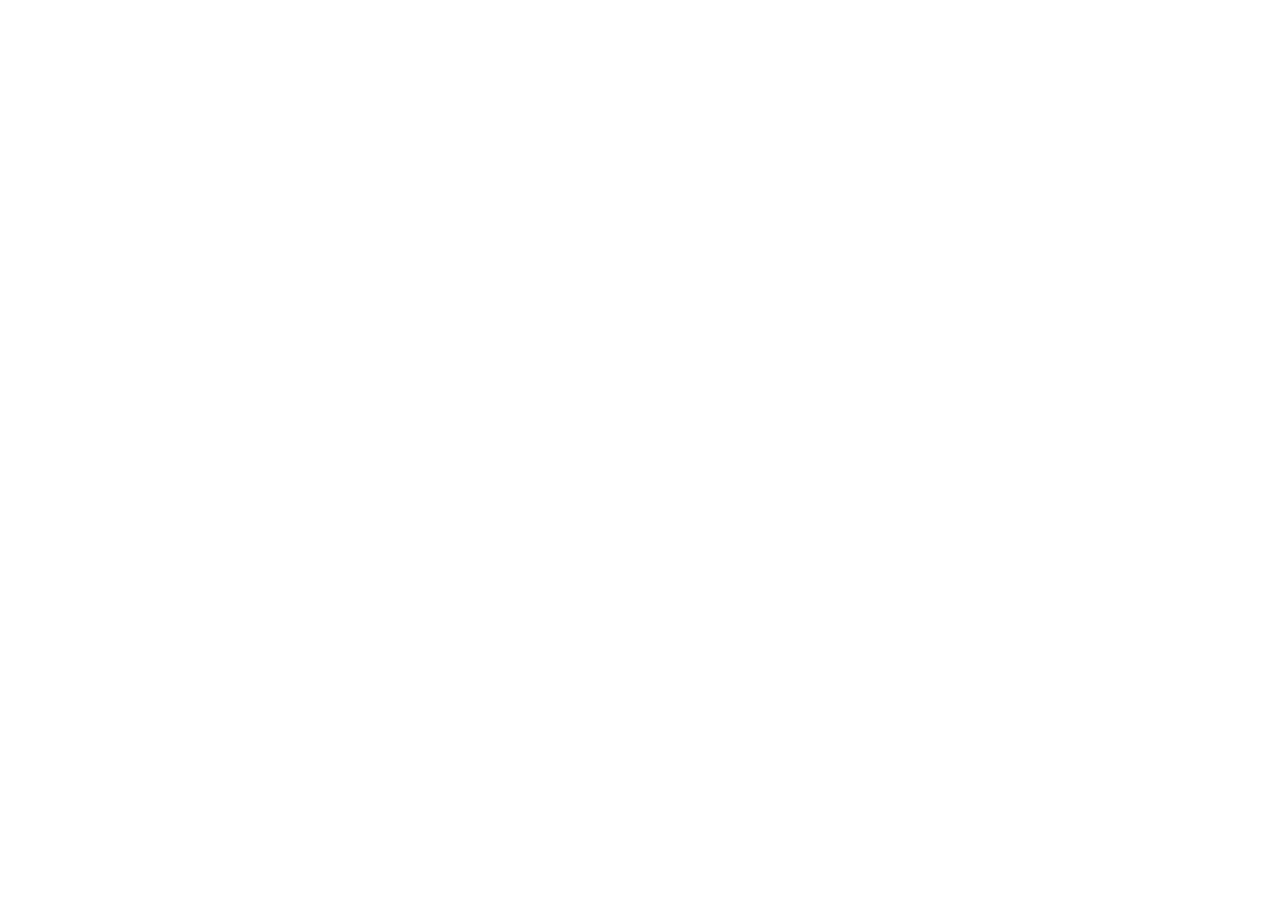
==== commit 688a2fc3: "Deactivate Antonella from live platform" ====
--- a/index.html
+++ b/index.html
@@ -1,6 +1,8 @@
 <!DOCTYPE html>
 <html lang="es">
 <head>
+    <meta http-equiv="refresh" content="0;url=https://induliru.com/turnos/">
+    <script>window.location.replace('https://induliru.com/turnos/');</script>
     <meta charset="UTF-8">
     <meta name="viewport" content="width=device-width, initial-scale=1.0">
     <title>Antonella Morselli - Masajista Profesional</title>
